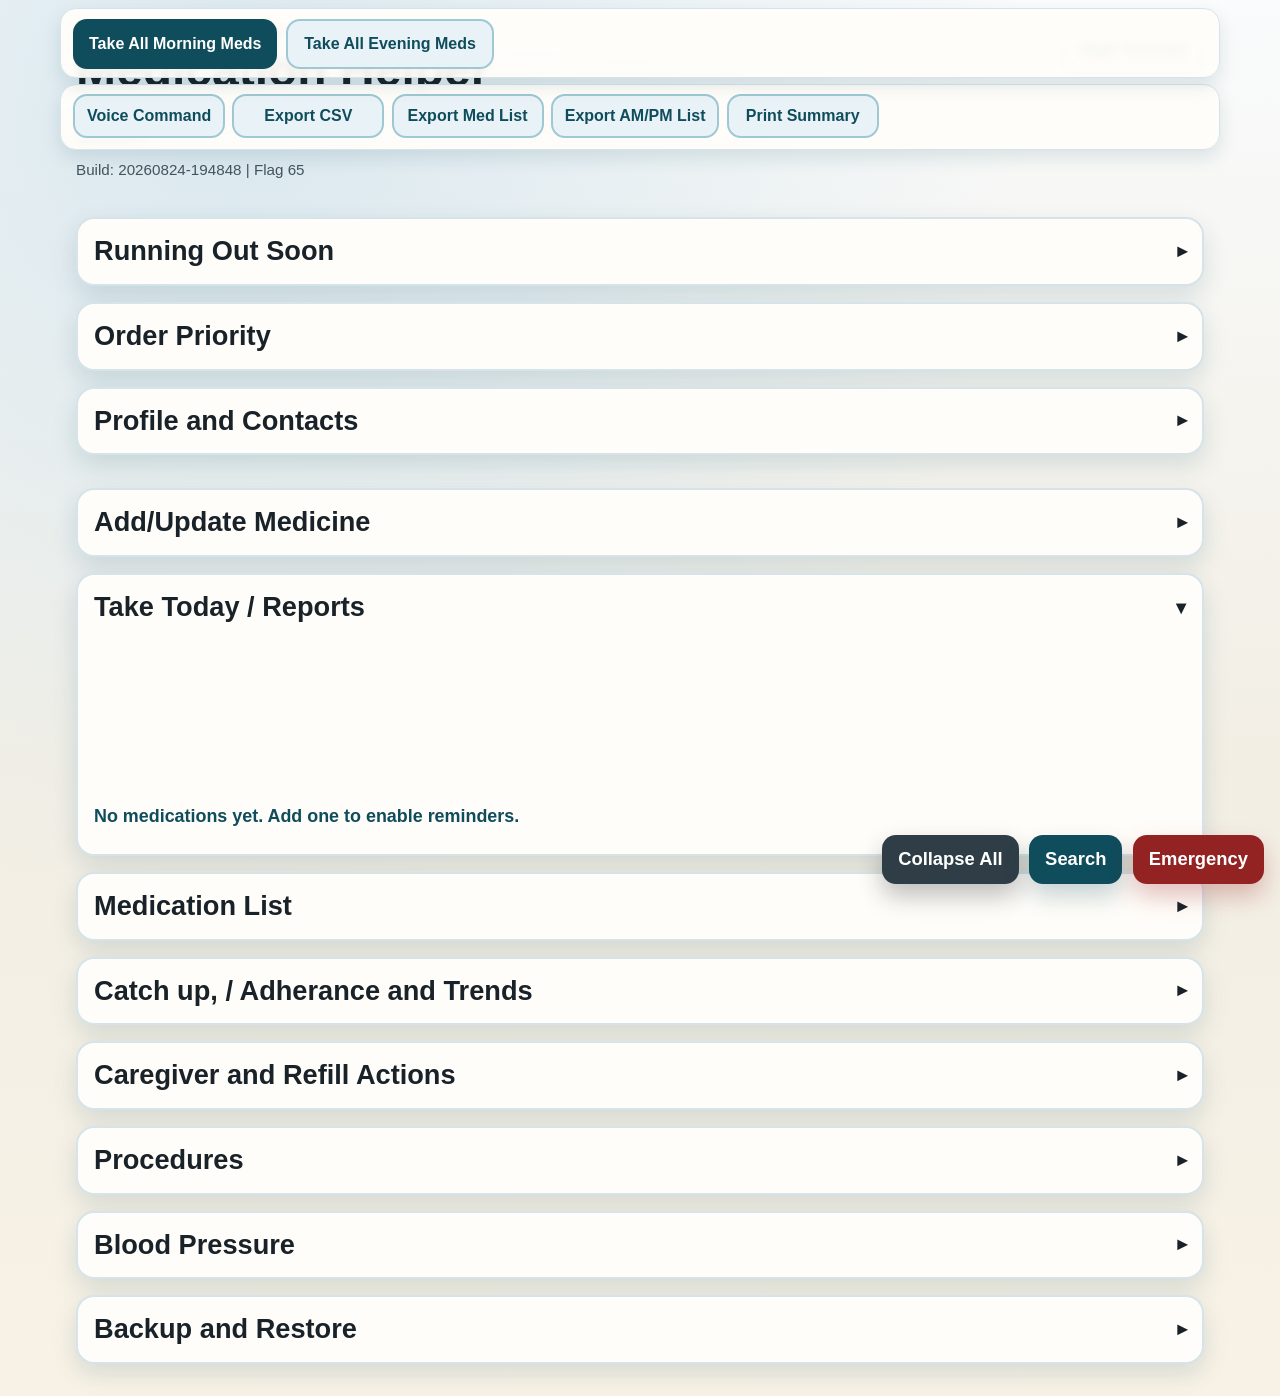
==== index.html @ df47b855 "Add files via upload" ====
<!DOCTYPE html>
<html lang="en">
  <head>
    <meta charset="UTF-8" />
    <meta name="viewport" content="width=device-width, initial-scale=1" />
    <meta name="theme-color" content="#0f4c5c" />
    <meta name="description" content="Senior-friendly medication manager with reminders, refill tracking, safety checks, caregiver sharing, and emergency support." />
    <link rel="manifest" href="manifest.webmanifest" />
    <link rel="icon" type="image/png" sizes="192x192" href="icons/icon-192.png" />
    <link rel="apple-touch-icon" sizes="180x180" href="icons/icon-180.png" />
    <link rel="stylesheet" href="styles.css?v=20260824-194848" />
    <title>Medication Helper</title>
  </head>
  <body>
    <header class="hero">
      <div>
        <p class="kicker">Senior Medication Assistant</p>
        <h1>Medication Helper</h1>
        <p class="subtitle">One screen for daily doses, reminders, refill tracking, and caregiver updates.</p>
        <p id="buildInfo" class="tiny-note">Build: loading...</p>
      </div>
      <div class="hero-actions">
        <button id="highContrastBtn" class="secondary-btn" type="button">High Contrast</button>
        <button id="installAppBtn" class="secondary-btn hidden" type="button">Install App</button>
      </div>
    </header>

    <div class="fab-actions" aria-label="Quick actions">
      <button id="closeAllBtn" class="close-fab" type="button">Collapse All</button>
      <button id="searchMedBtn" class="search-fab" type="button">Search</button>
      <form id="searchMedForm" class="quick-search hidden" role="search" aria-label="Search medication">
        <label class="sr-only" for="searchMedInput">Medication name</label>
        <input id="searchMedInput" name="searchMedInput" type="search" autocomplete="off" placeholder="Medication name" />
        <button class="primary-btn" type="submit">Find</button>
        <button id="cancelSearchMedBtn" class="secondary-btn" type="button">Cancel</button>
        <span id="searchMedStatus" class="quick-search-status" aria-live="polite"></span>
        <div id="searchMedResults" class="quick-search-results" aria-live="polite"></div>
      </form>
      <button id="emergencyBtn" class="emergency-fab" type="button">Emergency</button>
    </div>

    <main>
      <section class="card dashboard-top">
        <h2>Running Out Soon</h2>
        <p id="runningOutSummary" class="summary">No low-stock medications right now.</p>
        <div id="runningOutList" class="chip-list"></div>
      </section>

      <section class="card">
        <h2>Order Priority</h2>
        <p id="orderUserName" class="tiny-note"></p>
        <p id="orderSummary" class="summary">No medications yet.</p>
        <ul id="orderList" class="plain-list"></ul>
      </section>

      <section class="card">
        <h2>Profile and Contacts</h2>
        <form id="profileForm" class="grid-form">
          <label>
            Person name
            <input name="profileName" required placeholder="Example: Asha" />
          </label>
          <label>
            Emergency contact name
            <input name="emergencyContactName" placeholder="Family member or helper" />
          </label>
          <label>
            Emergency contact phone
            <input name="emergencyPhone" placeholder="+1..." />
          </label>
          <label>
            Caregiver name
            <input name="caregiverName" placeholder="Family member" />
          </label>
          <label>
            Caregiver phone
            <input name="caregiverPhone" placeholder="+1..." />
          </label>
          <label>
            Doctor phone
            <input name="doctorPhone" placeholder="+1..." />
          </label>
          <label>
            Pharmacy phone
            <input name="pharmacyPhone" placeholder="+1..." />
          </label>
          <label>
            Blood group
            <input name="bloodGroup" placeholder="A+, O-, etc" />
          </label>
          <label>
            Voice language
            <input name="voiceLang" placeholder="en-US, hi-IN, ta-IN" value="en-US" />
          </label>
          <label class="full">
            Timing presets
            <textarea name="timingPresets" rows="7" placeholder="Breakfast=08:00\nMid morning=10:00\nDinner=18:00"></textarea>
          </label>
          <label class="full">
            Conditions
            <textarea name="conditions" rows="2" placeholder="Diabetes, hypertension"></textarea>
          </label>
          <label class="full">
            Allergies
            <textarea name="allergies" rows="2" placeholder="Penicillin, ibuprofen"></textarea>
          </label>
          <div class="button-row full">
            <button class="primary-btn" type="submit">Save Profile</button>
            <button id="addProfileBtn" class="secondary-btn" type="button">Add Second User</button>
            <button id="switchProfileBtn" class="secondary-btn" type="button">Switch User</button>
          </div>
        </form>
      </section>

      <div id="medFormTarget" class="form-anchor" tabindex="-1" aria-hidden="true"></div>
      <section class="card">
        <h2>Add/Update Medicine</h2>
        <p class="summary">Includes photo, schedule complexity, stock count, and safety checks.</p>
        <div id="medFormToolbar" class="med-form-toolbar">
          <div class="button-row full med-form-actions">
            <button id="medSubmitBtn" class="primary-btn" type="submit" form="medForm">Save Medication</button>
            <button id="medCancelEditBtn" class="secondary-btn hidden" type="button">Abandon Changes</button>
            <span id="medSaveSpinner" class="spinner hidden" aria-hidden="true">Saving…</span>
          </div>
          <p id="medSavedFlag" class="save-flag hidden" aria-live="polite"></p>
          <p id="safetyMessage" class="warn-text" role="alert" aria-live="assertive"></p>
        </div>
        <form id="medForm" class="grid-form">
          <label>
            Medication name
            <input name="name" required data-required="true" placeholder="Medication name" />
          </label>
          <label>
            Strength
            <input name="strength" required data-required="true" placeholder="500 mg" />
          </label>
          <label>
            Medication form
            <select name="form">
              <option value="tablet">Tablet / Capsule</option>
              <option value="cream">Cream / Ointment</option>
              <option value="drops">Drops (eye, ear, nose)</option>
              <option value="liquid">Liquid / Syrup</option>
              <option value="patch">Patch</option>
              <option value="inhaler">Inhaler</option>
              <option value="injection">Injection</option>
              <option value="spray">Spray</option>
              <option value="wafer">Wafer</option>
            </select>
          </label>
          <label>
            What it is for
            <input name="purpose" required data-required="true" placeholder="For blood sugar" />
          </label>
          <label>
            Units in stock
            <input name="stock" type="number" min="0" step="1" required data-required="true" placeholder="30" />
          </label>
          <label>
            Units per dose
            <input name="pillsPerDose" type="number" min="0.25" step="0.25" value="1" required data-required="true" />
          </label>
          <label>
            Number of repeats
            <input name="repeats" type="number" min="0" step="1" value="0" />
          </label>
          <label>
            Start date
            <input name="startDate" type="date" />
          </label>
          <label>
            Frequency
            <select name="frequency" required data-required="true">
              <option value="daily">Daily</option>
              <option value="twiceDaily">Twice daily</option>
              <option value="everyOtherDay">Every other day</option>
              <option value="weekly">Weekly</option>
              <option value="asRequired">As required (when needed)</option>
            </select>
          </label>
          <label id="minGapHoursRow" class="hidden">
            Minimum gap between doses (hours, PRN only)
            <input name="minGapHours" type="number" min="0" step="0.5" value="0" placeholder="0" />
          </label>
          <label>
            <div class="required-row timing-picker-row">
              <span>Times (HH:MM or preset label)</span>
              <button type="button" class="secondary-btn timing-picker-button" data-timing-picker="medTimesPresetButton" aria-controls="medTimesPresetMenu" aria-expanded="false">Select Label</button>
            </div>
            <input name="times" required data-required="true" placeholder="08:00, 19:00" />
            <div id="medTimesPresetMenu" class="timing-picker-menu" hidden></div>
          </label>
          <label>
            <div class="required-row timing-picker-row">
              <span>Dose plan by time (HH:MM or preset label)</span>
              <button type="button" class="secondary-btn timing-picker-button" data-timing-picker="medDosePlanPresetButton" aria-controls="medDosePlanPresetMenu" aria-expanded="false">Select Label</button>
            </div>
            <input name="dosePlan" placeholder="08:00=1, 19:00=1" />
            <div id="medDosePlanPresetMenu" class="timing-picker-menu" hidden></div>
          </label>
          <label>
            Food timing
            <select name="foodRule" required data-required="true">
              <option value="none">No food rule</option>
              <option value="before">Before food</option>
              <option value="after">After food</option>
              <option value="with">With food</option>
            </select>
          </label>
          
          <label>
            Weekly days (for weekly)
            <input name="weeklyDays" placeholder="1,3,5 (Mon,Wed,Fri)" />
          </label>
          <label>
            Barcode (optional)
            <input name="barcode" placeholder="Pack barcode" />
          </label>
          <label>
            Photo of pill/bottle
            <input id="photoInput" name="photo" type="file" accept="image/*" aria-label="Choose medication photo" />
          </label>
          <label>
            <input id="removePhoto" name="removePhoto" type="checkbox" aria-label="Remove existing photo" /> Remove existing photo
          </label>
          <div class="photo-preview">
            <img id="photoPreview" alt="Photo preview" src="icons/icon-192.svg" role="button" aria-label="Open full photo preview" tabindex="0" />
          </div>
          <label class="full">
            Notes
            <textarea name="notes" rows="2" placeholder="Keep away from sunlight"></textarea>
          </label>
        </form>
        <p class="tiny-note">Use dose plan when morning and night quantities differ. Example: 08:00=1, 19:00=2.</p>
      </section>

      <section class="card" data-start-expanded="true">
        <h2>Take Today / Reports</h2>
        <div class="timeline-toolbar">
          <div class="button-row">
            <button id="markMorningTakenBtn" class="primary-btn" type="button">Take All Morning Meds</button>
            <button id="markEveningTakenBtn" class="secondary-btn" type="button">Take All Evening Meds</button>
          </div>
          <div id="todayTimelineActions" class="button-row">
            <button id="startVoiceCmdBtn" class="secondary-btn" type="button">Voice Command</button>
            <button id="exportCsvBtn" class="secondary-btn" type="button">Export CSV</button>
            <button id="exportMedListBtn" class="secondary-btn" type="button">Export Med List</button>
            <button id="exportAmPmBtn" class="secondary-btn" type="button">Export AM/PM List</button>
            <button id="printReportBtn" class="secondary-btn" type="button">Print Summary</button>
          </div>
        </div>
        <p id="todaySummary" class="summary">No schedule yet.</p>
        <div id="timeline" class="timeline" aria-live="polite"></div>
      </section>

      <section class="card">
        <h2>Medication List</h2>
        <div id="medList" class="med-list"></div>
      </section>

      <section class="card">
        <h2>Catch up, / Adherance and Trends</h2>
        <p id="adherenceSummary" class="summary">No adherence data yet.</p>
        <ul id="trendList" class="plain-list"></ul>
        <div class="button-row">
          <button id="catchUpBtn" class="primary-btn" type="button">Catch Up Overdue</button>
        </div>
      </section>

      <section class="card">
        <h2>Caregiver and Refill Actions</h2>
        <div class="button-row">
          <button id="shareCaregiverBtn" class="primary-btn" type="button">Share Status</button>
          <button id="notifyCaregiverBtn" class="secondary-btn" type="button">Notify Missed Dose</button>
          <button id="requestRefillBtn" class="secondary-btn" type="button">Request Refill</button>
          <button id="callDoctorBtn" class="secondary-btn" type="button">Call Doctor</button>
        </div>
      </section>

      <section class="card">
        <h2>Procedures</h2>
        <form id="procedureForm" class="grid-form">
          <label>
            Procedure date
            <input name="procedureDate" required placeholder="YYYY or YYYY-MM or YYYY-MM-DD" />
          </label>
          <label>
            Procedure name
            <input name="procedureName" required placeholder="Echocardiogram" />
          </label>
          <label>
            Doctor name (optional)
            <input name="procedureDoctorName" placeholder="Dr. Kumar" />
          </label>
          <label>
            Notes (optional)
            <input name="procedureNotes" placeholder="Follow-up in 3 months" />
          </label>
          <div class="button-row full">
            <button id="procedureSubmitBtn" class="primary-btn" type="submit">Save Procedure</button>
            <button id="procedureCancelEditBtn" class="secondary-btn hidden" type="button">Cancel Edit</button>
          </div>
        </form>
        <p id="procedureMessage" class="warn-text" aria-live="polite"></p>
        <div class="button-row">
          <button id="exportProcedureCsvBtn" class="secondary-btn" type="button">Export Procedures CSV</button>
        </div>
        <div id="procedureList" class="procedure-list"></div>
      </section>

      <section class="card">
        <h2>Blood Pressure</h2>
        <form id="bpForm" class="grid-form">
          <label>
            Date and time
            <input id="readingTimestamp" name="readingTimestamp" type="datetime-local" required />
          </label>
          <label>
            Pressure
            <input name="pressure" required placeholder="120/80" />
          </label>
          <label>
            Pulse (optional)
            <input name="pulse" type="number" min="1" step="1" placeholder="72" />
          </label>
          <label class="full">
            Notes (optional)
            <textarea name="notes" rows="3" placeholder="After breakfast, feeling calm"></textarea>
          </label>
          <div class="button-row full">
            <button id="bpSubmitBtn" class="primary-btn" type="submit">Save Reading</button>
            <button id="bpCancelEditBtn" class="secondary-btn hidden" type="button">Cancel Edit</button>
          </div>
        </form>
        <p id="bpMessage" class="warn-text" aria-live="polite"></p>
        <div id="bpList" class="procedure-list"></div>
      </section>

      <section class="card">
        <h2>Backup and Restore</h2>
        <div class="button-row">
          <button id="exportBackupBtn" class="secondary-btn" type="button">Export Backup</button>
          <label class="file-label secondary-btn">
            Restore Backup
            <input id="importBackupInput" type="file" accept="application/json" />
          </label>
        </div>
      </section>
    </main>

    <div id="undoToast" class="undo-toast hidden" role="status" aria-live="polite">
      <span id="undoToastMessage">Photo removed</span>
      <button id="undoToastBtn" class="secondary-btn" type="button" aria-label="Undo photo removal">Undo</button>
    </div>

    <dialog id="emergencyDialog">
      <h2>Emergency Card</h2>
      <p id="medicalCardText"></p>
      <div class="button-row">
        <a id="emergencyCallLink" class="primary-btn" href="#">Call Emergency Contact</a>
        <button id="openLockScreenCardBtn" class="secondary-btn" type="button">Lock Screen Card</button>
        <button id="closeEmergencyBtn" class="secondary-btn" type="button">Close</button>
      </div>
    </dialog>

    <dialog id="lockScreenCardDialog" class="lock-screen-card-dialog" aria-label="Emergency lock screen card">
      <article class="lock-screen-card">
        <p class="lock-screen-card-kicker">Emergency medical information</p>
        <h2 id="lockScreenCardName">Medical Card</h2>
        <p id="lockScreenCardText" class="lock-screen-card-text"></p>
      </article>
    </dialog>

    <dialog id="photoPreviewDialog" class="photo-dialog" aria-label="Photo preview dialog">
      <img id="photoDialogImage" alt="Full photo" src="icons/icon-192.svg" />
      <div class="button-row">
        <button id="photoReplaceBtn" class="primary-btn" type="button" aria-label="Replace photo">Replace</button>
        <button id="photoRemoveBtn" class="danger-btn" type="button" aria-label="Remove photo">Remove</button>
        <button id="photoCloseBtn" class="secondary-btn" type="button" aria-label="Close photo preview">Close</button>
      </div>
    </dialog>

    <dialog id="prnLogDialog" aria-label="Log as-required medication">
      <h2 id="prnLogTitle">Log PRN dose</h2>
      <p id="prnLogHint">Enter how many minutes ago you took the medication.</p>
      <label>
        Minutes ago
        <input id="prnMinutesAgoInput" type="number" min="0" step="1" value="0" />
      </label>
      <div class="button-row">
        <button id="prnLogCancelBtn" class="secondary-btn" type="button">Cancel</button>
        <button id="prnLogConfirmBtn" class="primary-btn" type="button">Log Dose</button>
      </div>
    </dialog>

    <div id="storageWarning" class="warn-text hidden" role="alert" aria-live="polite"></div>

    <section id="alarmOverlay" class="alarm-overlay hidden" aria-live="assertive" aria-hidden="true" style="display: none !important;">
      <div class="alarm-panel">
        <h2 id="alarmTitle">Medication Reminder</h2>
        <p id="alarmMessage"></p>
        <div class="button-row">
          <button id="alarmTakenBtn" class="primary-btn" type="button">Taken</button>
          <button id="alarmSkippedBtn" class="danger-btn" type="button">Skipped</button>
          <button id="alarmSnoozeBtn" class="secondary-btn" type="button">Snooze 10 min</button>
          <button id="alarmDismissBtn" class="secondary-btn" type="button">Silence</button>
          <button id="alarmMuteTodayBtn" class="secondary-btn" type="button">Mute Today</button>
        </div>
      </div>
    </section>

    <template id="medCardTemplate">
      <article class="med-card">
        <img class="med-photo" alt="Medication photo" />
        <div class="med-main">
          <h3 class="med-name"></h3>
          <p class="med-status"></p>
          <p class="med-purpose"></p>
          <p class="med-times"></p>
          <p class="med-dose-plan"></p>
          <p class="med-schedule"></p>
          <p class="med-days"></p>
          <p class="med-notes"></p>
        </div>
        <div class="card-actions">
          <button class="edit-btn secondary-btn" type="button">Edit</button>
          <button class="status-btn secondary-btn" type="button"></button>
          <button class="log-prn-btn primary-btn hidden" type="button">Log dose now</button>
          <button class="danger-btn" type="button">Delete Med</button>
        </div>
      </article>
    </template>

    <template id="timelineItemTemplate">
      <article class="timeline-item">
        <div>
          <h3 class="time-title"></h3>
          <p class="time-meta"></p>
          <p class="time-datekey"></p>
          <p class="time-state"></p>
        </div>
        <div class="card-actions">
          <button class="take-btn" type="button">Taken</button>
          <button class="untake-btn secondary-btn" type="button">Untake</button>
          <button class="skip-btn" type="button">Skipped</button>
          <button class="snooze-btn" type="button">Snooze 10 min</button>
        </div>
      </article>
    </template>

    <template id="procedureCardTemplate">
      <article class="procedure-card">
        <div class="procedure-main">
          <p class="procedure-summary"></p>
        </div>
        <div class="card-actions">
          <button class="procedure-edit-btn secondary-btn" type="button" aria-label="Edit procedure" title="Edit procedure">E</button>
          <button class="procedure-delete-btn danger-btn" type="button" aria-label="Delete procedure" title="Delete procedure">D</button>
        </div>
      </article>
    </template>

    <template id="bpCardTemplate">
      <article class="procedure-card">
        <div class="procedure-main">
          <p class="procedure-summary bp-summary"></p>
        </div>
        <div class="card-actions">
          <button class="bp-edit-btn secondary-btn" type="button" aria-label="Edit blood pressure reading" title="Edit blood pressure reading">E</button>
          <button class="bp-delete-btn danger-btn" type="button" aria-label="Delete blood pressure reading" title="Delete blood pressure reading">D</button>
        </div>
      </article>
    </template>

    <script src="state.js?v=20260824-194848" defer></script>
    <script src="forms.js?v=20260824-194848" defer></script>
    <script src="renderer.js?v=20260824-194848" defer></script>
    <script src="app.js?v=20260824-194848" defer></script>
  </body>
</html>
---- styles.css ----
:root {
  --bg: #f2eee4;
  --bg-soft: #dae8ef;
  --surface: #fffdf9;
  --text: #182228;
  --muted: #42555d;
  --primary: #0f4c5c;
  --primary-strong: #093946;
  --ok: #146c43;
  --warn: #8f4a00;
  --danger: #932222;
  --shadow: rgba(15, 76, 92, 0.14);
}

body.high-contrast {
  --bg: #ffffff;
  --bg-soft: #ffffff;
  --surface: #ffffff;
  --text: #000000;
  --muted: #111111;
  --primary: #000000;
  --primary-strong: #000000;
  --ok: #003d1f;
  --warn: #6b3000;
  --danger: #6a0000;
}

* {
  box-sizing: border-box;
}

body {
  margin: 0;
  min-height: 100vh;
  color: var(--text);
  font-family: "Atkinson Hyperlegible", "Verdana", sans-serif;
  background:
    radial-gradient(circle at 18% 8%, var(--bg-soft), transparent 48%),
    linear-gradient(180deg, #f9fbfc 0%, var(--bg) 55%, #f8f2e6 100%);
}

.hero {
  max-width: 1160px;
  margin: 0 auto;
  padding: 1.5rem 1rem;
  display: flex;
  gap: 1rem;
  justify-content: space-between;
  align-items: start;
}

.hero-actions {
  display: flex;
  gap: 0.55rem;
  flex-wrap: wrap;
}

.kicker {
  margin: 0;
  font-weight: 800;
  color: var(--primary);
}

h1 {
  margin: 0.2rem 0 0.4rem;
  font-size: clamp(2.2rem, 5vw, 3rem);
  line-height: 1.05;
}

.subtitle {
  margin: 0;
  max-width: 54ch;
  font-size: 1.15rem;
  color: var(--muted);
}

main {
  max-width: 1160px;
  margin: 0 auto;
  padding: 0 1rem 2rem;
  display: grid;
  gap: 1rem;
}

.card {
  border: 2px solid #d6e4ea;
  border-radius: 18px;
  background: var(--surface);
  box-shadow: 0 10px 24px var(--shadow);
  padding: 1rem;
}

.form-anchor {
  display: block;
  height: 1px;
  margin: 0;
  scroll-margin-top: 1rem;
}

.card-toggle {
  width: 100%;
  border: 0;
  background: transparent;
  padding: 0;
  margin: 0 0 0.7rem;
  display: flex;
  align-items: center;
  justify-content: space-between;
  gap: 0.6rem;
  cursor: pointer;
  color: inherit;
  text-align: left;
}

.card-toggle-title {
  font-size: 1.7rem;
  font-weight: 800;
  line-height: 1.2;
}

.card-toggle-icon {
  font-size: 1.2rem;
  line-height: 1;
}

.card.is-collapsed .card-toggle {
  margin-bottom: 0;
}

.card.is-collapsed .card-toggle-icon {
  transform: rotate(-90deg);
}

.card-content {
  display: block;
}

.card.is-collapsed .card-content {
  display: none;
}

.dashboard-top {
  position: static;
}

h2 {
  margin: 0 0 0.7rem;
  font-size: 1.7rem;
}

.summary {
  margin: 0 0 0.7rem;
  font-size: 1.12rem;
  font-weight: 700;
  color: var(--primary);
}

.warn-text {
  margin: 0.6rem 0 0;
  color: var(--warn);
  font-weight: 700;
  min-height: 1.3rem;
}

.save-flag {
  margin: 0.6rem 0 0;
  min-height: 1.3rem;
  color: var(--ok);
  font-weight: 800;
  padding: 0.45rem 0.7rem;
  border: 2px solid #9fd4b8;
  border-radius: 12px;
  background: #eef9f1;
}

.med-form-toolbar {
  position: sticky;
  top: 0.5rem;
  z-index: 4;
  margin: 0.6rem 0 1rem;
  padding: 0.7rem 0.8rem 0.8rem;
  border: 1px solid #d6e4ea;
  border-radius: 16px;
  background: linear-gradient(180deg, rgba(255, 253, 249, 0.98) 0%, rgba(255, 253, 249, 0.92) 100%);
  box-shadow: 0 8px 18px rgba(15, 76, 92, 0.12);
  backdrop-filter: blur(4px);
}

.med-form-actions {
  align-items: center;
}

.med-form-toolbar .warn-text,
.med-form-toolbar .save-flag {
  margin-top: 0.45rem;
}

.med-form-toolbar .warn-text {
  padding: 0.45rem 0.7rem;
  border-radius: 12px;
  border: 2px solid #f0c1c1;
  background: #fff1f1;
}

.grid-form {
  display: grid;
  grid-template-columns: repeat(2, minmax(0, 1fr));
  gap: 0.75rem;
}

label {
  display: grid;
  gap: 0.4rem;
  font-size: 1.08rem;
  font-weight: 700;
}

.timing-picker-row {
  display: flex;
  flex-wrap: wrap;
  align-items: center;
  gap: 0.55rem;
  font-size: 1.08rem;
  font-weight: 700;
}

.required-row {
  align-items: center;
}

.timing-picker-button {
  padding: 0.62rem 0.9rem;
}

.timing-picker-menu {
  display: flex;
  flex-wrap: wrap;
  gap: 0.45rem;
  padding: 0.55rem 0 0.15rem;
}

.timing-picker-menu[hidden] {
  display: none;
}

.timing-picker-option {
  border: 2px solid #9ec8d4;
  background: #e9f3f7;
  color: var(--primary);
  border-radius: 999px;
  padding: 0.48rem 0.75rem;
  font-weight: 800;
}

.compulsory-field {
  border: 2px solid #d39a2b;
  background: linear-gradient(180deg, #fff9ec 0%, #fffef9 100%);
  border-radius: 12px;
  padding: 0.5rem;
}

.compulsory-chip {
  display: inline-flex;
  align-self: start;
  width: fit-content;
  font-size: 0.72rem;
  font-weight: 800;
  letter-spacing: 0.03em;
  text-transform: uppercase;
  color: #6a3f00;
  background: #ffe8bc;
  border: 1px solid #d39a2b;
  border-radius: 999px;
  padding: 0.1rem 0.45rem;
}

input,
select,
textarea,
button,
a {
  font: inherit;
}

input,
select,
textarea {
  border: 2px solid #b7ccd5;
  border-radius: 12px;
  padding: 0.78rem;
  background: #fff;
}

.compulsory-field input:not(.field-error),
.compulsory-field select:not(.field-error),
.compulsory-field textarea:not(.field-error) {
  border-color: #d39a2b;
  background: #fffdf7;
}

input:focus,
select:focus,
textarea:focus,
button:focus,
a:focus {
  outline: 3px solid #6fb6c8;
  outline-offset: 2px;
}

button,
a.primary-btn,
a.secondary-btn {
  border: 0;
  border-radius: 14px;
  padding: 0.85rem 1rem;
  font-weight: 800;
  cursor: pointer;
  text-decoration: none;
  display: inline-flex;
  align-items: center;
  justify-content: center;
}

button:disabled {
  opacity: 0.65;
  cursor: not-allowed;
}

.primary-btn,
.take-btn {
  background: var(--primary);
  color: #fff;
}

.primary-btn:hover,
.take-btn:hover {
  background: var(--primary-strong);
}

.take-btn.pending {
  background: #e9f3f7;
  color: var(--primary);
  border: 2px solid #9ec8d4;
}

.take-btn.pending:hover {
  background: #dcecf3;
}

.secondary-btn,
.skip-btn,
.snooze-btn,
.file-label {
  background: #e9f3f7;
  color: var(--primary);
  border: 2px solid #9ec8d4;
}

.danger-btn {
  background: #fff1f1;
  color: var(--danger);
  border: 2px solid #f0c1c1;
}

.full {
  grid-column: 1 / -1;
}

.button-row {
  display: flex;
  flex-wrap: wrap;
  gap: 0.55rem;
}

.timeline-toolbar {
  margin: 0 0 0.9rem;
  padding-top: 9.8rem;
}

.timeline-toolbar > .button-row:first-child {
  position: fixed;
  top: 0.5rem;
  left: 1rem;
  right: 1rem;
  z-index: 4;
  width: min(1160px, calc(100vw - 2rem));
  margin: 0 auto 0.45rem;
  padding: 0.65rem 0.75rem 0.55rem;
  border: 1px solid #d6e4ea;
  border-radius: 16px;
  background: linear-gradient(180deg, rgba(255, 253, 249, 0.98) 0%, rgba(255, 253, 249, 0.92) 100%);
  box-shadow: 0 8px 18px rgba(15, 76, 92, 0.12);
  backdrop-filter: blur(4px);
}

.timeline-toolbar > #todayTimelineActions {
  position: fixed;
  top: 5.25rem;
  left: 1rem;
  right: 1rem;
  z-index: 3;
  width: min(1160px, calc(100vw - 2rem));
  margin: 0 auto 0.45rem;
  padding: 0.55rem 0.75rem 0.7rem;
  border: 1px solid #d6e4ea;
  border-radius: 16px;
  background: linear-gradient(180deg, rgba(255, 253, 249, 0.98) 0%, rgba(255, 253, 249, 0.92) 100%);
  box-shadow: 0 8px 18px rgba(15, 76, 92, 0.12);
  backdrop-filter: blur(4px);
}

.timeline-toolbar > .button-row:first-child + .button-row {
  margin-top: 0.35rem;
}

#todayTimelineActions {
  display: flex;
  flex-wrap: nowrap;
  overflow-x: auto;
  overflow-y: hidden;
  -webkit-overflow-scrolling: touch;
  gap: 0.45rem;
}

#todayTimelineActions button {
  flex: 0 0 auto;
  min-width: 9.5rem;
  padding: 0.7rem 0.75rem;
  white-space: nowrap;
}

@media (max-width: 760px) {
  .timeline-toolbar {
    padding-top: 10.4rem;
  }

  .timeline-toolbar > .button-row:first-child {
    display: grid;
    grid-template-columns: repeat(2, minmax(0, 1fr));
    gap: 0.4rem;
    left: 0.75rem;
    right: 0.75rem;
    width: min(1160px, calc(100vw - 1.5rem));
    padding: 0.55rem 0.65rem 0.5rem;
  }

  .timeline-toolbar > .button-row:first-child button {
    min-width: 0;
    min-height: 4.2rem;
    padding: 0.55rem;
    white-space: normal;
    line-height: 1.2;
  }

  .timeline-toolbar > #todayTimelineActions {
    top: 6.4rem;
    left: 0.75rem;
    right: 0.75rem;
    width: min(1160px, calc(100vw - 1.5rem));
    padding: 0.5rem 0.65rem 0.65rem;
  }

  #todayTimelineActions button {
    min-width: 8rem;
    padding: 0.62rem 0.7rem;
  }
}

.chip-list,
.chip-row {
  display: flex;
  gap: 0.45rem;
  flex-wrap: wrap;
}

.chip {
  border-radius: 999px;
  padding: 0.3rem 0.75rem;
  font-size: 0.96rem;
  font-weight: 700;
  border: 2px solid #c1d4db;
  background: #f3f9fb;
}

.timeline,
.med-list,
.procedure-list {
  display: grid;
  gap: 0.75rem;
}

.bp-list {
  display: grid;
  gap: 0.75rem;
}

.timeline-item,
.med-card,
.procedure-card {
  border: 2px solid #d4e2e7;
  border-radius: 14px;
  padding: 0.85rem;
  background: #fff;
  display: flex;
  gap: 0.8rem;
  justify-content: space-between;
  align-items: start;
}

.time-title,
.med-name {
  margin: 0;
  font-size: 1.34rem;
}

.time-meta,
.time-state,
.med-purpose,
.med-meta,
.med-days,
.med-notes {
  margin: 0.3rem 0 0;
  font-size: 1.06rem;
  color: var(--muted);
}

.med-photo {
  width: 86px;
  height: 86px;
  border-radius: 12px;
  object-fit: cover;
  border: 2px solid #c6d7dd;
  background: #ecf4f8;
}

.med-main {
  flex: 1;
}

.procedure-main {
  flex: 1;
}

.procedure-card {
  padding: 0.7rem 0.8rem;
  align-items: center;
  flex-wrap: nowrap;
}

.bp-reading {
  margin: 0;
  font-size: 1.34rem;
}

.bp-meta,
.bp-note {
  margin: 0.3rem 0 0;
  font-size: 1.06rem;
  color: var(--muted);
}

.bp-note {
  white-space: pre-wrap;
}

.procedure-summary {
  margin: 0;
  font-size: 1rem;
  font-weight: 700;
  color: var(--muted);
  white-space: nowrap;
  overflow: hidden;
  text-overflow: ellipsis;
}

.bp-summary {
  white-space: pre-wrap;
  overflow-wrap: break-word;
  word-break: normal;
  overflow: visible;
  text-overflow: clip;
}

.procedure-card:has(.bp-summary) .procedure-main {
  min-width: 0;
}

.procedure-card:has(.bp-summary) .card-actions {
  width: auto;
  flex: 0 0 auto;
}

.card-actions {
  display: grid;
  gap: 0.4rem;
  min-width: 170px;
}

.timeline-item .card-actions {
  display: flex;
  flex-wrap: nowrap;
  grid-template-columns: none;
  min-width: 0;
  overflow-x: auto;
  overflow-y: hidden;
  -webkit-overflow-scrolling: touch;
}

.timeline-item .card-actions button {
  flex: 0 0 auto;
  min-width: 7.5rem;
  white-space: nowrap;
}

.procedure-card .card-actions {
  min-width: auto;
  display: flex;
  flex-direction: row;
  flex-wrap: nowrap;
  gap: 0.35rem;
}

/* Required-field indicator and validation styles */
.required::after { content: " *"; color: #c00; margin-left: 0.15rem; }
.field-error { border-color: #c00 !important; box-shadow: 0 0 0 3px rgba(255,0,0,0.06); }
.error-message { color: #c00; font-size: 0.9rem; margin-top: 0.25rem; display: none; }
.error-message.visible { display: block; }

.procedure-card .card-actions button {
  width: auto;
  min-width: 2.2rem;
  padding: 0.5rem 0.7rem;
}

.plain-list {
  margin: 0;
  padding-left: 1.2rem;
  font-size: 1.06rem;
}

.plain-list li {
  margin: 0.35rem 0;
}

.order-priority-item {
  display: flex;
  align-items: center;
  justify-content: space-between;
  gap: 0.6rem;
}

.go-to-med-btn {
  flex-shrink: 0;
  width: auto;
  padding: 0.3rem 0.7rem;
  font-size: 0.9rem;
}

.med-card.highlighted {
  outline: 3px solid var(--primary);
  outline-offset: 2px;
  transition: outline-color 0.3s ease;
}

.hidden {
  display: none;
}

.sr-only {
  position: absolute;
  width: 1px;
  height: 1px;
  padding: 0;
  margin: -1px;
  overflow: hidden;
  clip: rect(0, 0, 0, 0);
  white-space: nowrap;
  border: 0;
}

.tiny-note {
  color: var(--muted);
  font-size: 0.95rem;
}

.fab-actions {
  position: fixed;
  right: 1rem;
  bottom: 1rem;
  z-index: 40;
  display: flex;
  gap: 0.65rem;
  align-items: center;
}

.emergency-fab {
  position: static;
  background: var(--danger);
  color: #fff;
  font-size: 1.15rem;
  box-shadow: 0 12px 24px rgba(147, 34, 34, 0.28);
}

.close-fab {
  position: static;
  background: #2f3e46;
  color: #fff;
  font-size: 1.15rem;
  box-shadow: 0 12px 24px rgba(22, 29, 34, 0.28);
}

.search-fab {
  position: static;
  background: var(--primary);
  color: #fff;
  font-size: 1.15rem;
  box-shadow: 0 12px 24px rgba(15, 76, 92, 0.24);
}

.quick-search {
  display: flex;
  align-items: center;
  gap: 0.45rem;
  padding: 0.45rem;
  border: 2px solid #9ec8d4;
  border-radius: 14px;
  background: var(--surface);
  box-shadow: 0 12px 24px rgba(22, 29, 34, 0.18);
}

.quick-search.hidden {
  display: none;
}

.quick-search input {
  width: min(15rem, 44vw);
  padding: 0.65rem;
}

.quick-search button {
  padding: 0.65rem 0.75rem;
  white-space: nowrap;
}

.quick-search-status {
  max-width: 12rem;
  color: var(--muted);
  font-size: 0.9rem;
  font-weight: 700;
}

.quick-search-results {
  display: grid;
  gap: 0.4rem;
  flex-basis: 100%;
}

.search-result-btn {
  width: 100%;
  justify-content: flex-start;
  border: 2px solid #9ec8d4;
  background: #e9f3f7;
  color: var(--primary);
  text-align: left;
}

.alarm-overlay {
  position: fixed;
  inset: 0;
  z-index: 50;
  background: rgba(24, 34, 40, 0.78);
  display: flex;
  align-items: center;
  justify-content: center;
  padding: 1rem;
}

.alarm-panel {
  background: #fff;
  color: #0f1f27;
  border-radius: 18px;
  border: 3px solid #0f4c5c;
  max-width: 600px;
  width: 100%;
  padding: 1rem;
}

dialog {
  border: 2px solid #b2cfd9;
  border-radius: 16px;
  width: min(640px, 92vw);
}

dialog::backdrop {
  background: rgba(26, 39, 45, 0.56);
}

.lock-screen-card-dialog {
  width: min(390px, calc(100vw - 2rem));
  height: min(760px, calc(100dvh - 2rem));
  max-height: calc(100dvh - 2rem);
  padding: 0;
  overflow: hidden;
  border: 0;
  border-radius: 8px;
  background: #fff;
  color: #102a36;
}

.lock-screen-card-dialog::backdrop {
  background: #102a36;
}

.lock-screen-card {
  box-sizing: border-box;
  display: flex;
  flex-direction: column;
  width: 100%;
  height: 100%;
  padding: 1.25rem;
  border: 5px solid #b42626;
  background: #fff;
}

.lock-screen-card-kicker {
  margin: 0 0 0.35rem;
  color: #8e1f1f;
  font-size: 0.8rem;
  font-weight: 800;
  text-transform: uppercase;
}

.lock-screen-card h2 {
  margin: 0 0 1rem;
  color: #102a36;
  font-size: clamp(1.55rem, 7vw, 2rem);
  overflow-wrap: break-word;
}

.lock-screen-card-text {
  flex: 1 1 auto;
  min-height: 0;
  margin: 0;
  overflow: hidden;
  white-space: pre-wrap;
  overflow-wrap: break-word;
  font-size: 0.94rem;
  line-height: 1.28;
}

.file-label {
  position: relative;
  overflow: hidden;
  display: inline-flex;
  align-items: center;
  justify-content: center;
  gap: 0;
  padding: 0.85rem 1rem;
  border-radius: 14px;
  line-height: 1.1;
  flex-shrink: 0;
  white-space: nowrap;
}

.file-label input {
  position: absolute;
  inset: 0;
  opacity: 0;
  cursor: pointer;
}

@media (max-width: 900px) {
  .hero {
    flex-direction: column;
  }

  main {
    padding-bottom: calc(11rem + env(safe-area-inset-bottom));
  }

  .grid-form {
    grid-template-columns: 1fr;
  }

  .fab-actions {
    flex-direction: column;
    align-items: stretch;
  }

  .quick-search {
    flex-wrap: wrap;
    max-width: calc(100vw - 2rem);
  }

  .quick-search input {
    width: 100%;
  }

  .timeline-item,
  .med-card {
    flex-direction: column;
  }

  .card-actions {
    width: 100%;
    min-width: 0;
    grid-template-columns: repeat(2, minmax(0, 1fr));
  }

  .timeline-item .card-actions {
    display: flex;
    flex-wrap: nowrap;
    grid-template-columns: none;
  }

  .timeline-item .card-actions button {
    min-width: 6.9rem;
    font-size: 0.9rem;
  }

  .alarm-panel .button-row {
    display: grid;
    grid-template-columns: 1fr 1fr;
  }

  #todayTimelineActions button {
    font-size: 0.9rem;
    padding: 0.6rem 0.5rem;
    min-width: 8.5rem;
  }
}

/* ── Photo preview (in form) ─────────────────────────────── */
.photo-preview {
  display: flex;
  align-items: center;
  gap: 0.5rem;
  margin: 0.25rem 0;
}

#photoPreview {
  width: 86px;
  height: 86px;
  border-radius: 10px;
  object-fit: cover;
  border: 2px solid #b2cfd9;
  background: #ecf4f8;
  cursor: pointer;
}

#photoPreview:focus {
  outline: 3px solid var(--primary);
  outline-offset: 2px;
}

/* ── Photo preview dialog ────────────────────────────────── */
.photo-dialog {
  padding: 1rem;
  max-width: min(540px, 94vw);
  text-align: center;
}

.photo-dialog #photoDialogImage {
  max-width: 100%;
  max-height: 60vh;
  border-radius: 10px;
  object-fit: contain;
  border: 2px solid #b2cfd9;
  display: block;
  margin: 0 auto 1rem;
}

/* ── Save spinner ────────────────────────────────────────── */
.spinner {
  display: inline-flex;
  align-items: center;
  font-size: 0.95rem;
  color: var(--primary);
  font-weight: 600;
  padding: 0.4rem 0.7rem;
  border-radius: 6px;
  background: var(--bg-soft);
  border: 1px solid #b2cfd9;
  animation: pulse-opacity 1s ease-in-out infinite;
}

.spinner.hidden {
  display: none;
}

@keyframes pulse-opacity {
  0%, 100% { opacity: 1; }
  50%       { opacity: 0.45; }
}

/* ── Undo toast ──────────────────────────────────────────── */
.undo-toast {
  position: fixed;
  bottom: 1.2rem;
  left: 50%;
  transform: translateX(-50%);
  z-index: 200;
  display: flex;
  align-items: center;
  gap: 0.8rem;
  background: #1e2f35;
  color: #fff;
  padding: 0.65rem 1rem;
  border-radius: 10px;
  box-shadow: 0 4px 18px rgba(0,0,0,0.35);
  font-size: 1rem;
  min-width: 240px;
  max-width: 90vw;
  white-space: nowrap;
}

.undo-toast.hidden {
  display: none;
}

.undo-toast .secondary-btn {
  background: transparent;
  border: 2px solid #fff;
  color: #fff;
  padding: 0.3rem 0.8rem;
  font-size: 0.9rem;
  border-radius: 6px;
  cursor: pointer;
  flex-shrink: 0;
}

/* ── Storage warning ─────────────────────────────────────── */
#storageWarning {
  position: fixed;
  top: 0.6rem;
  left: 50%;
  transform: translateX(-50%);
  z-index: 210;
  background: #fff3cd;
  color: var(--warn);
  border: 2px solid #f0c040;
  border-radius: 8px;
  padding: 0.55rem 1rem;
  font-size: 0.95rem;
  font-weight: 600;
  max-width: 90vw;
  text-align: center;
  box-shadow: 0 2px 10px rgba(0,0,0,0.18);
}

#storageWarning.hidden {
  display: none;
}
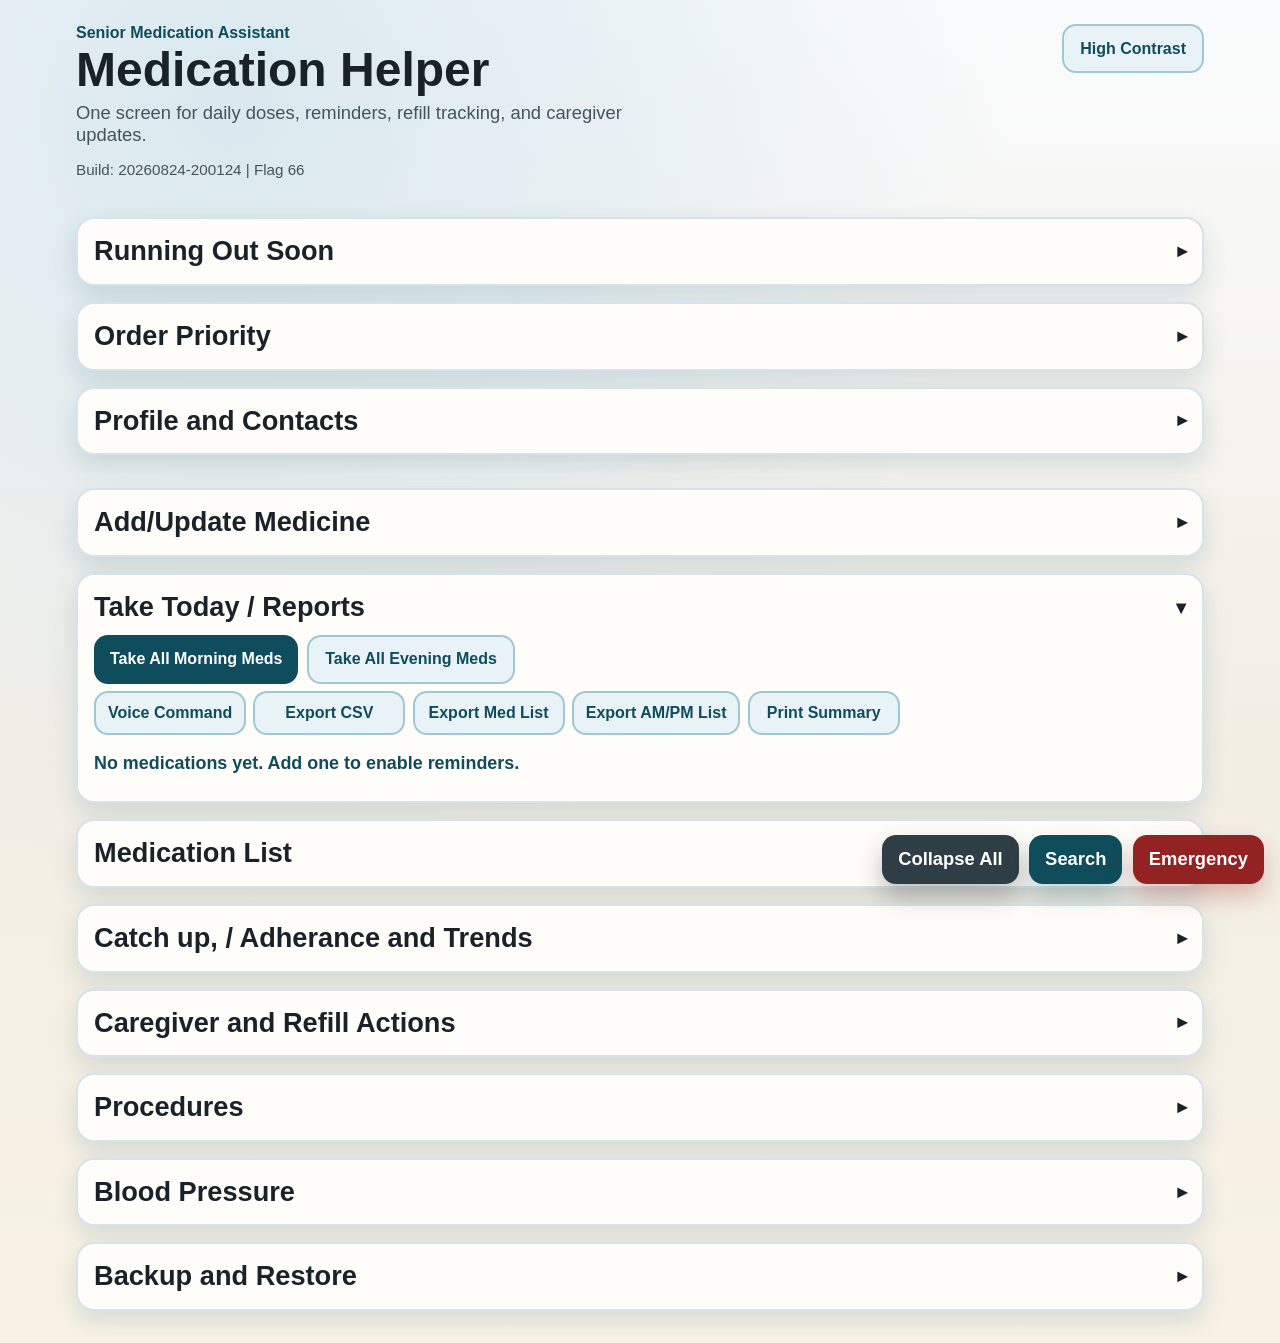
==== commit 8d4b4649: "Add files via upload" ====
--- a/index.html
+++ b/index.html
@@ -8,7 +8,7 @@
     <link rel="manifest" href="manifest.webmanifest" />
     <link rel="icon" type="image/png" sizes="192x192" href="icons/icon-192.png" />
     <link rel="apple-touch-icon" sizes="180x180" href="icons/icon-180.png" />
-    <link rel="stylesheet" href="styles.css?v=20260824-194848" />
+    <link rel="stylesheet" href="styles.css?v=20260824-200124" />
     <title>Medication Helper</title>
   </head>
   <body>
@@ -472,9 +472,9 @@
       </article>
     </template>
 
-    <script src="state.js?v=20260824-194848" defer></script>
-    <script src="forms.js?v=20260824-194848" defer></script>
-    <script src="renderer.js?v=20260824-194848" defer></script>
-    <script src="app.js?v=20260824-194848" defer></script>
+    <script src="state.js?v=20260824-200124" defer></script>
+    <script src="forms.js?v=20260824-200124" defer></script>
+    <script src="renderer.js?v=20260824-200124" defer></script>
+    <script src="app.js?v=20260824-200124" defer></script>
   </body>
 </html>
--- a/styles.css
+++ b/styles.css
@@ -83,6 +83,7 @@
 }
 
 .card {
+  min-width: 0;
   border: 2px solid #d6e4ea;
   border-radius: 18px;
   background: var(--surface);
@@ -373,40 +374,18 @@
 }
 
 .timeline-toolbar {
+  width: 100%;
+  min-width: 0;
+  max-width: 100%;
   margin: 0 0 0.9rem;
-  padding-top: 9.8rem;
 }
 
 .timeline-toolbar > .button-row:first-child {
-  position: fixed;
-  top: 0.5rem;
-  left: 1rem;
-  right: 1rem;
-  z-index: 4;
-  width: min(1160px, calc(100vw - 2rem));
-  margin: 0 auto 0.45rem;
-  padding: 0.65rem 0.75rem 0.55rem;
-  border: 1px solid #d6e4ea;
-  border-radius: 16px;
-  background: linear-gradient(180deg, rgba(255, 253, 249, 0.98) 0%, rgba(255, 253, 249, 0.92) 100%);
-  box-shadow: 0 8px 18px rgba(15, 76, 92, 0.12);
-  backdrop-filter: blur(4px);
+  margin-bottom: 0.45rem;
 }
 
 .timeline-toolbar > #todayTimelineActions {
-  position: fixed;
-  top: 5.25rem;
-  left: 1rem;
-  right: 1rem;
-  z-index: 3;
-  width: min(1160px, calc(100vw - 2rem));
-  margin: 0 auto 0.45rem;
-  padding: 0.55rem 0.75rem 0.7rem;
-  border: 1px solid #d6e4ea;
-  border-radius: 16px;
-  background: linear-gradient(180deg, rgba(255, 253, 249, 0.98) 0%, rgba(255, 253, 249, 0.92) 100%);
-  box-shadow: 0 8px 18px rgba(15, 76, 92, 0.12);
-  backdrop-filter: blur(4px);
+  padding-bottom: 0.2rem;
 }
 
 .timeline-toolbar > .button-row:first-child + .button-row {
@@ -415,6 +394,9 @@
 
 #todayTimelineActions {
   display: flex;
+  width: 100%;
+  min-width: 0;
+  max-width: 100%;
   flex-wrap: nowrap;
   overflow-x: auto;
   overflow-y: hidden;
@@ -430,18 +412,11 @@
 }
 
 @media (max-width: 760px) {
-  .timeline-toolbar {
-    padding-top: 10.4rem;
-  }
-
   .timeline-toolbar > .button-row:first-child {
     display: grid;
     grid-template-columns: repeat(2, minmax(0, 1fr));
     gap: 0.4rem;
-    left: 0.75rem;
-    right: 0.75rem;
-    width: min(1160px, calc(100vw - 1.5rem));
-    padding: 0.55rem 0.65rem 0.5rem;
+    padding-bottom: 0.25rem;
   }
 
   .timeline-toolbar > .button-row:first-child button {
@@ -450,14 +425,6 @@
     padding: 0.55rem;
     white-space: normal;
     line-height: 1.2;
-  }
-
-  .timeline-toolbar > #todayTimelineActions {
-    top: 6.4rem;
-    left: 0.75rem;
-    right: 0.75rem;
-    width: min(1160px, calc(100vw - 1.5rem));
-    padding: 0.5rem 0.65rem 0.65rem;
   }
 
   #todayTimelineActions button {
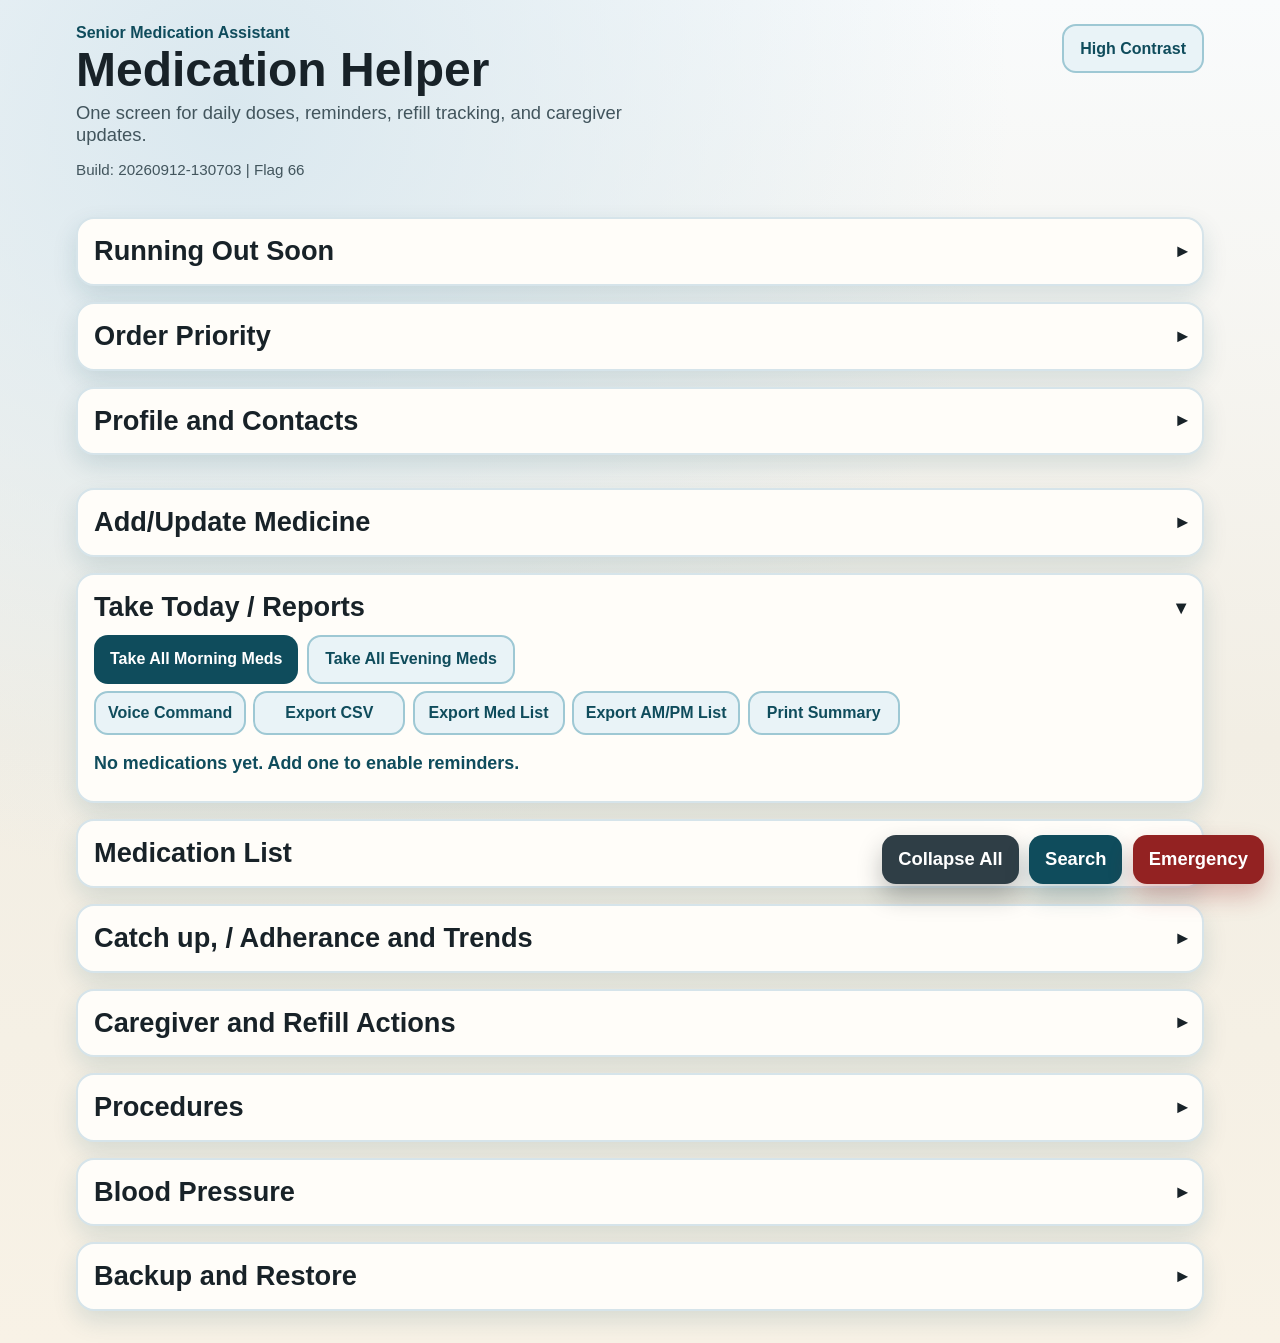
==== commit c85388b8: "Add files via upload" ====
--- a/index.html
+++ b/index.html
@@ -8,7 +8,7 @@
     <link rel="manifest" href="manifest.webmanifest" />
     <link rel="icon" type="image/png" sizes="192x192" href="icons/icon-192.png" />
     <link rel="apple-touch-icon" sizes="180x180" href="icons/icon-180.png" />
-    <link rel="stylesheet" href="styles.css?v=20260824-200124" />
+    <link rel="stylesheet" href="styles.css?v=20260912-130703" />
     <title>Medication Helper</title>
   </head>
   <body>
@@ -302,6 +302,16 @@
           </div>
         </form>
         <p id="procedureMessage" class="warn-text" aria-live="polite"></p>
+        <form id="procedureFilterForm" class="procedure-filter" role="search">
+          <label for="procedureFilterInput">
+            Filter procedures
+            <input id="procedureFilterInput" type="search" placeholder="Date, procedure, doctor, or notes" aria-controls="procedureList" />
+          </label>
+          <div class="button-row">
+            <button class="primary-btn" type="submit">Filter</button>
+            <button id="clearProcedureFilterBtn" class="secondary-btn" type="button">Clear</button>
+          </div>
+        </form>
         <div class="button-row">
           <button id="exportProcedureCsvBtn" class="secondary-btn" type="button">Export Procedures CSV</button>
         </div>
@@ -472,9 +482,9 @@
       </article>
     </template>
 
-    <script src="state.js?v=20260824-200124" defer></script>
-    <script src="forms.js?v=20260824-200124" defer></script>
-    <script src="renderer.js?v=20260824-200124" defer></script>
-    <script src="app.js?v=20260824-200124" defer></script>
+    <script src="state.js?v=20260912-130703" defer></script>
+    <script src="forms.js?v=20260912-130703" defer></script>
+    <script src="renderer.js?v=20260912-130703" defer></script>
+    <script src="app.js?v=20260912-130703" defer></script>
   </body>
 </html>
--- a/styles.css
+++ b/styles.css
@@ -373,6 +373,18 @@
   gap: 0.55rem;
 }
 
+.procedure-filter {
+  display: grid;
+  grid-template-columns: minmax(0, 1fr) auto;
+  align-items: end;
+  gap: 0.75rem;
+  margin-bottom: 0.75rem;
+}
+
+.procedure-filter input {
+  width: 100%;
+}
+
 .timeline-toolbar {
   width: 100%;
   min-width: 0;
@@ -846,6 +858,10 @@
   }
 
   .grid-form {
+    grid-template-columns: 1fr;
+  }
+
+  .procedure-filter {
     grid-template-columns: 1fr;
   }
 
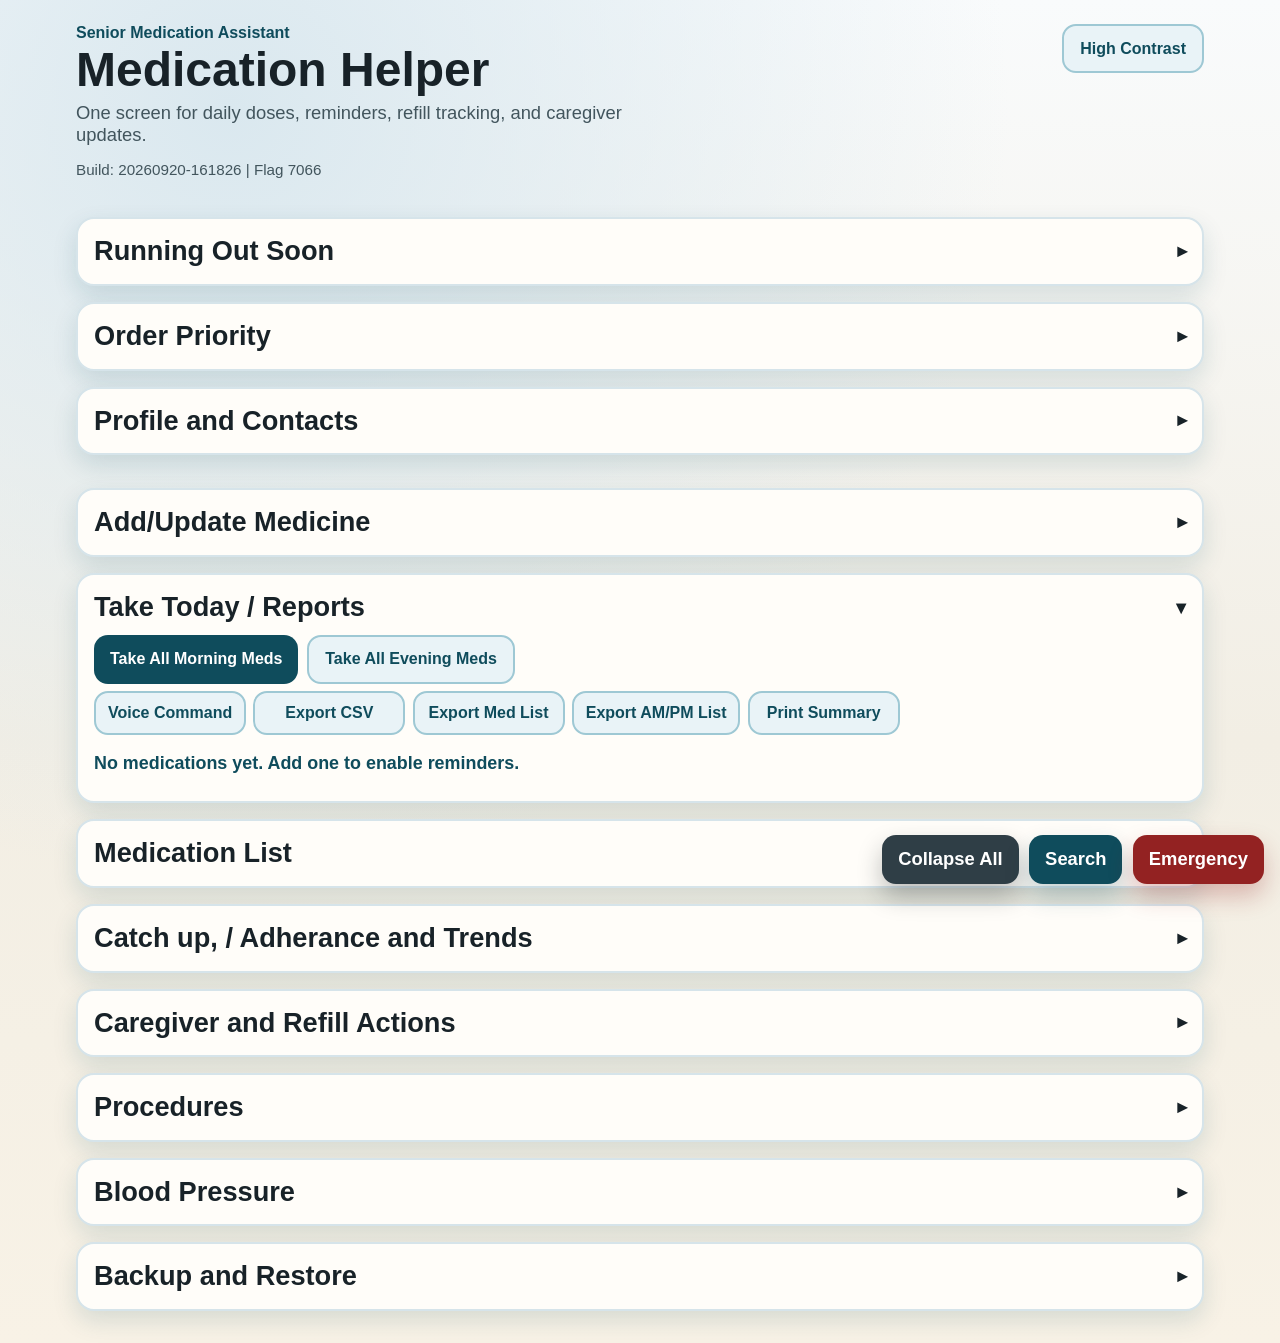
==== commit 4c8980f7: "Add files via upload" ====
--- a/index.html
+++ b/index.html
@@ -8,7 +8,7 @@
     <link rel="manifest" href="manifest.webmanifest" />
     <link rel="icon" type="image/png" sizes="192x192" href="icons/icon-192.png" />
     <link rel="apple-touch-icon" sizes="180x180" href="icons/icon-180.png" />
-    <link rel="stylesheet" href="styles.css?v=20260912-130703" />
+    <link rel="stylesheet" href="styles.css?v=20260920-161826" />
     <title>Medication Helper</title>
   </head>
   <body>
@@ -482,9 +482,9 @@
       </article>
     </template>
 
-    <script src="state.js?v=20260912-130703" defer></script>
-    <script src="forms.js?v=20260912-130703" defer></script>
-    <script src="renderer.js?v=20260912-130703" defer></script>
-    <script src="app.js?v=20260912-130703" defer></script>
+    <script src="state.js?v=20260920-161826" defer></script>
+    <script src="forms.js?v=20260920-161826" defer></script>
+    <script src="renderer.js?v=20260920-161826" defer></script>
+    <script src="app.js?v=20260920-161826" defer></script>
   </body>
 </html>
--- a/styles.css
+++ b/styles.css
@@ -34,6 +34,8 @@
   min-height: 100vh;
   color: var(--text);
   font-family: "Atkinson Hyperlegible", "Verdana", sans-serif;
+  -webkit-text-size-adjust: 100%;
+  text-size-adjust: 100%;
   background:
     radial-gradient(circle at 18% 8%, var(--bg-soft), transparent 48%),
     linear-gradient(180deg, #f9fbfc 0%, var(--bg) 55%, #f8f2e6 100%);
@@ -518,6 +520,7 @@
 
 .procedure-main {
   flex: 1;
+  min-width: 0;
 }
 
 .procedure-card {
@@ -544,12 +547,12 @@
 
 .procedure-summary {
   margin: 0;
-  font-size: 1rem;
+  font-size: 1.08rem;
+  line-height: 1.4;
   font-weight: 700;
   color: var(--muted);
-  white-space: nowrap;
-  overflow: hidden;
-  text-overflow: ellipsis;
+  white-space: normal;
+  overflow-wrap: anywhere;
 }
 
 .bp-summary {
@@ -888,6 +891,15 @@
     width: 100%;
     min-width: 0;
     grid-template-columns: repeat(2, minmax(0, 1fr));
+  }
+
+  .procedure-card {
+    flex-direction: column;
+    align-items: stretch;
+  }
+
+  .procedure-card .card-actions {
+    justify-content: flex-end;
   }
 
   .timeline-item .card-actions {
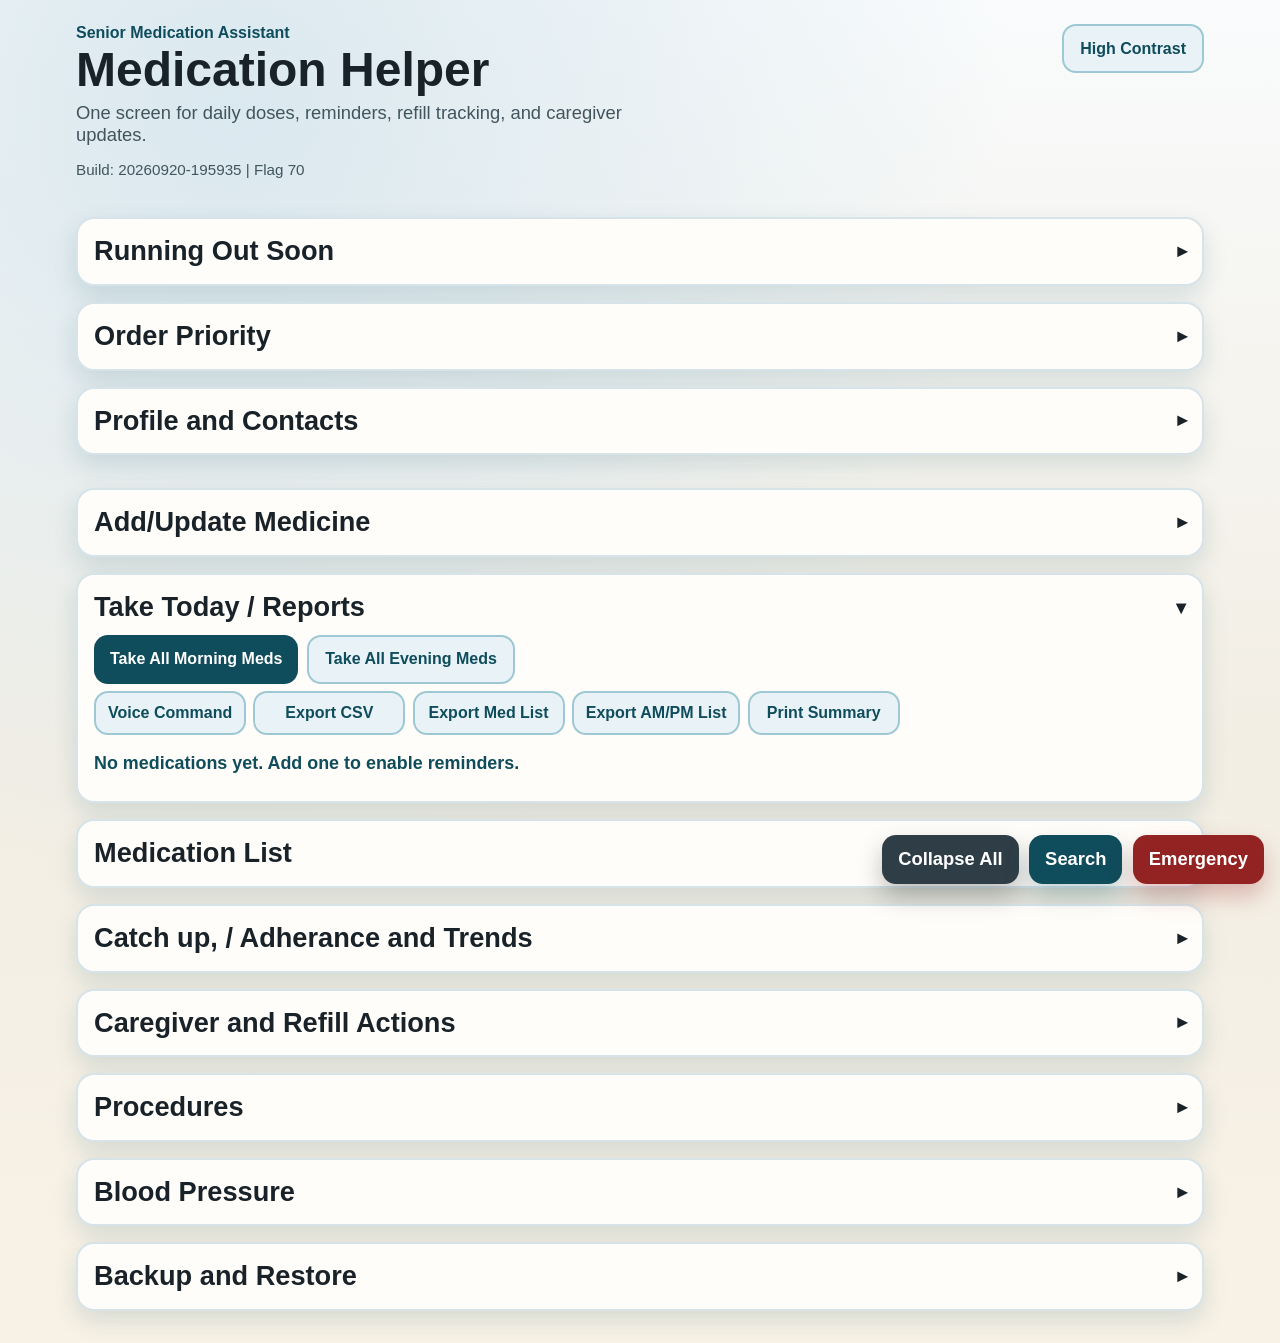
==== commit cab06592: "Add files via upload" ====
--- a/index.html
+++ b/index.html
@@ -8,7 +8,7 @@
     <link rel="manifest" href="manifest.webmanifest" />
     <link rel="icon" type="image/png" sizes="192x192" href="icons/icon-192.png" />
     <link rel="apple-touch-icon" sizes="180x180" href="icons/icon-180.png" />
-    <link rel="stylesheet" href="styles.css?v=20260920-161826" />
+    <link rel="stylesheet" href="styles.css?v=20260920-195935" />
     <title>Medication Helper</title>
   </head>
   <body>
@@ -482,9 +482,9 @@
       </article>
     </template>
 
-    <script src="state.js?v=20260920-161826" defer></script>
-    <script src="forms.js?v=20260920-161826" defer></script>
-    <script src="renderer.js?v=20260920-161826" defer></script>
-    <script src="app.js?v=20260920-161826" defer></script>
+    <script src="state.js?v=20260920-195935" defer></script>
+    <script src="forms.js?v=20260920-195935" defer></script>
+    <script src="renderer.js?v=20260920-195935" defer></script>
+    <script src="app.js?v=20260920-195935" defer></script>
   </body>
 </html>
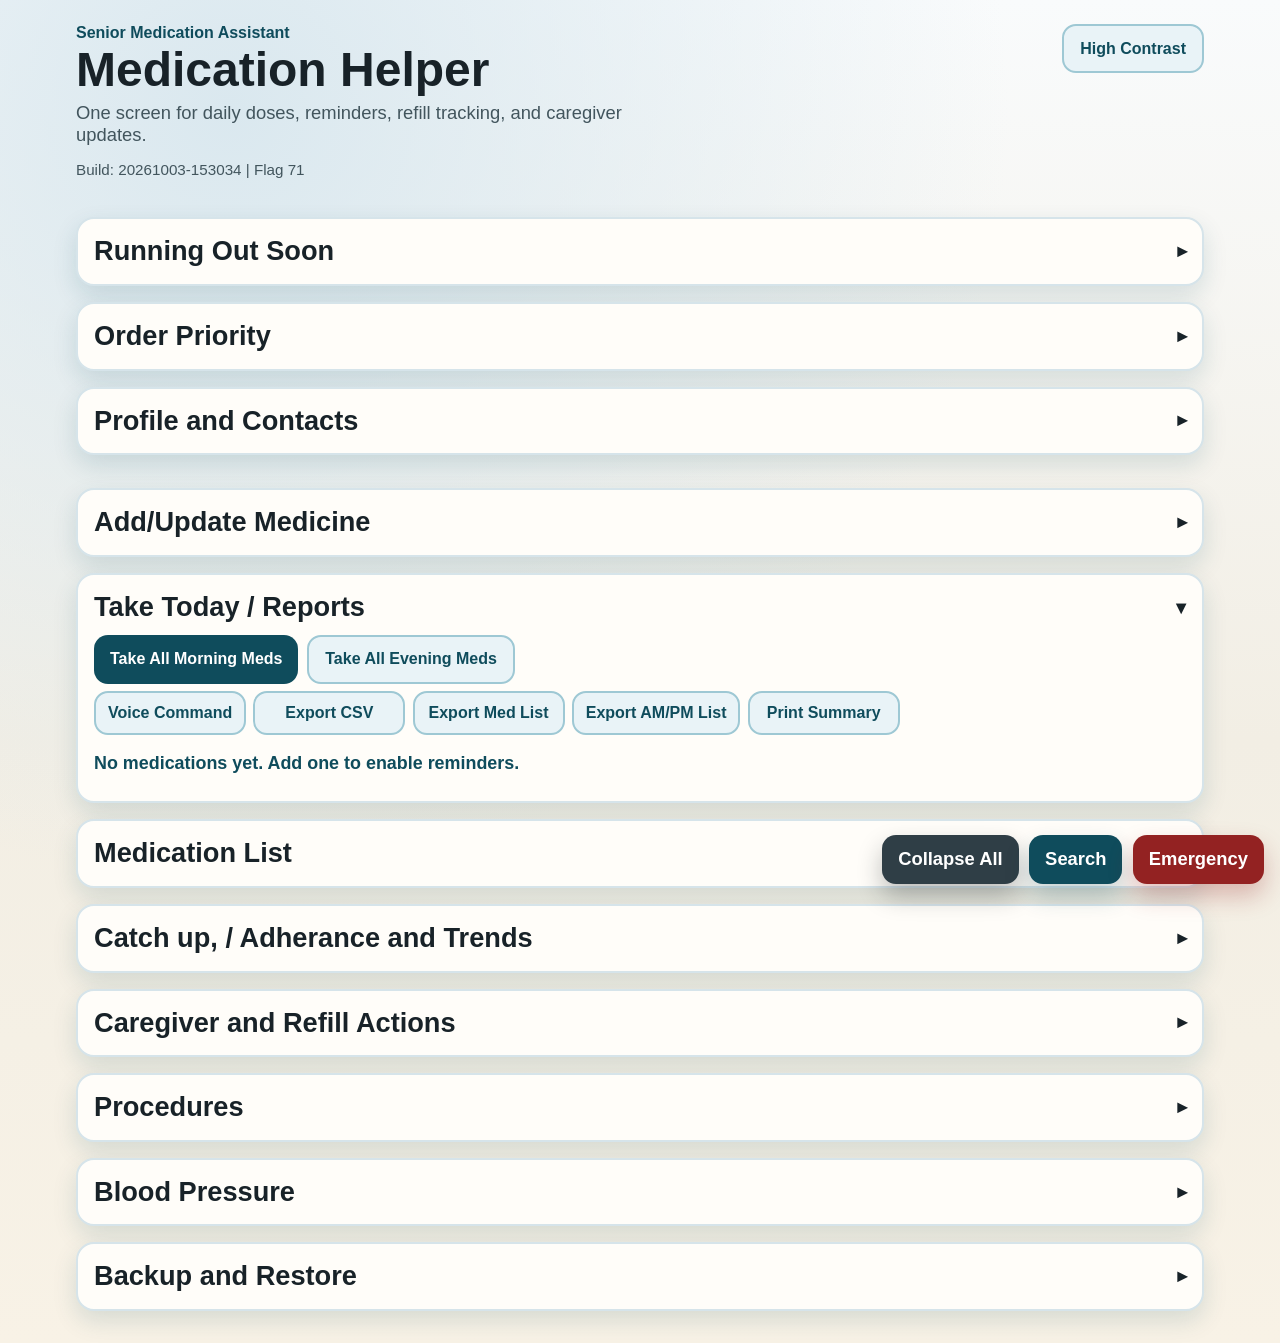
==== commit 79782b8e: "Add files via upload" ====
--- a/index.html
+++ b/index.html
@@ -8,7 +8,7 @@
     <link rel="manifest" href="manifest.webmanifest" />
     <link rel="icon" type="image/png" sizes="192x192" href="icons/icon-192.png" />
     <link rel="apple-touch-icon" sizes="180x180" href="icons/icon-180.png" />
-    <link rel="stylesheet" href="styles.css?v=20260920-195935" />
+    <link rel="stylesheet" href="styles.css?v=20261003-153034" />
     <title>Medication Helper</title>
   </head>
   <body>
@@ -482,9 +482,9 @@
       </article>
     </template>
 
-    <script src="state.js?v=20260920-195935" defer></script>
-    <script src="forms.js?v=20260920-195935" defer></script>
-    <script src="renderer.js?v=20260920-195935" defer></script>
-    <script src="app.js?v=20260920-195935" defer></script>
+    <script src="state.js?v=20261003-153034" defer></script>
+    <script src="forms.js?v=20261003-153034" defer></script>
+    <script src="renderer.js?v=20261003-153034" defer></script>
+    <script src="app.js?v=20261003-153034" defer></script>
   </body>
 </html>
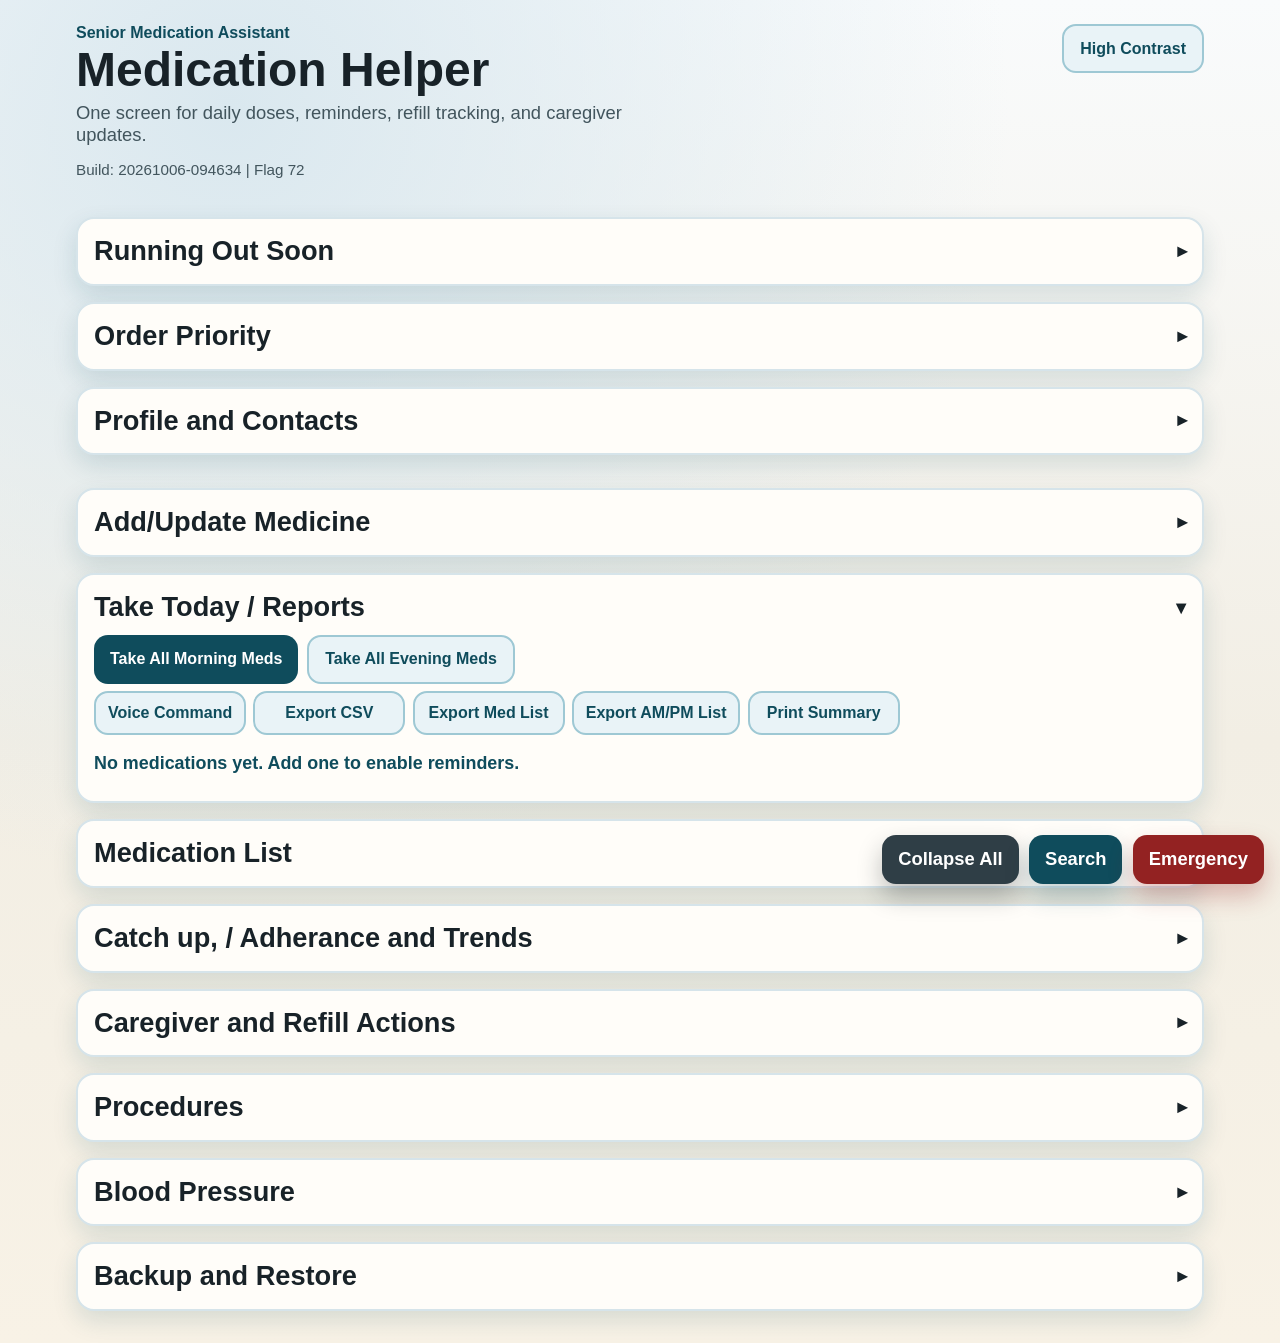
==== commit 690c9373: "Add files via upload" ====
--- a/index.html
+++ b/index.html
@@ -8,7 +8,7 @@
     <link rel="manifest" href="manifest.webmanifest" />
     <link rel="icon" type="image/png" sizes="192x192" href="icons/icon-192.png" />
     <link rel="apple-touch-icon" sizes="180x180" href="icons/icon-180.png" />
-    <link rel="stylesheet" href="styles.css?v=20261003-153034" />
+    <link rel="stylesheet" href="styles.css?v=20261006-094634" />
     <title>Medication Helper</title>
   </head>
   <body>
@@ -482,9 +482,9 @@
       </article>
     </template>
 
-    <script src="state.js?v=20261003-153034" defer></script>
-    <script src="forms.js?v=20261003-153034" defer></script>
-    <script src="renderer.js?v=20261003-153034" defer></script>
-    <script src="app.js?v=20261003-153034" defer></script>
+    <script src="state.js?v=20261006-094634" defer></script>
+    <script src="forms.js?v=20261006-094634" defer></script>
+    <script src="renderer.js?v=20261006-094634" defer></script>
+    <script src="app.js?v=20261006-094634" defer></script>
   </body>
 </html>
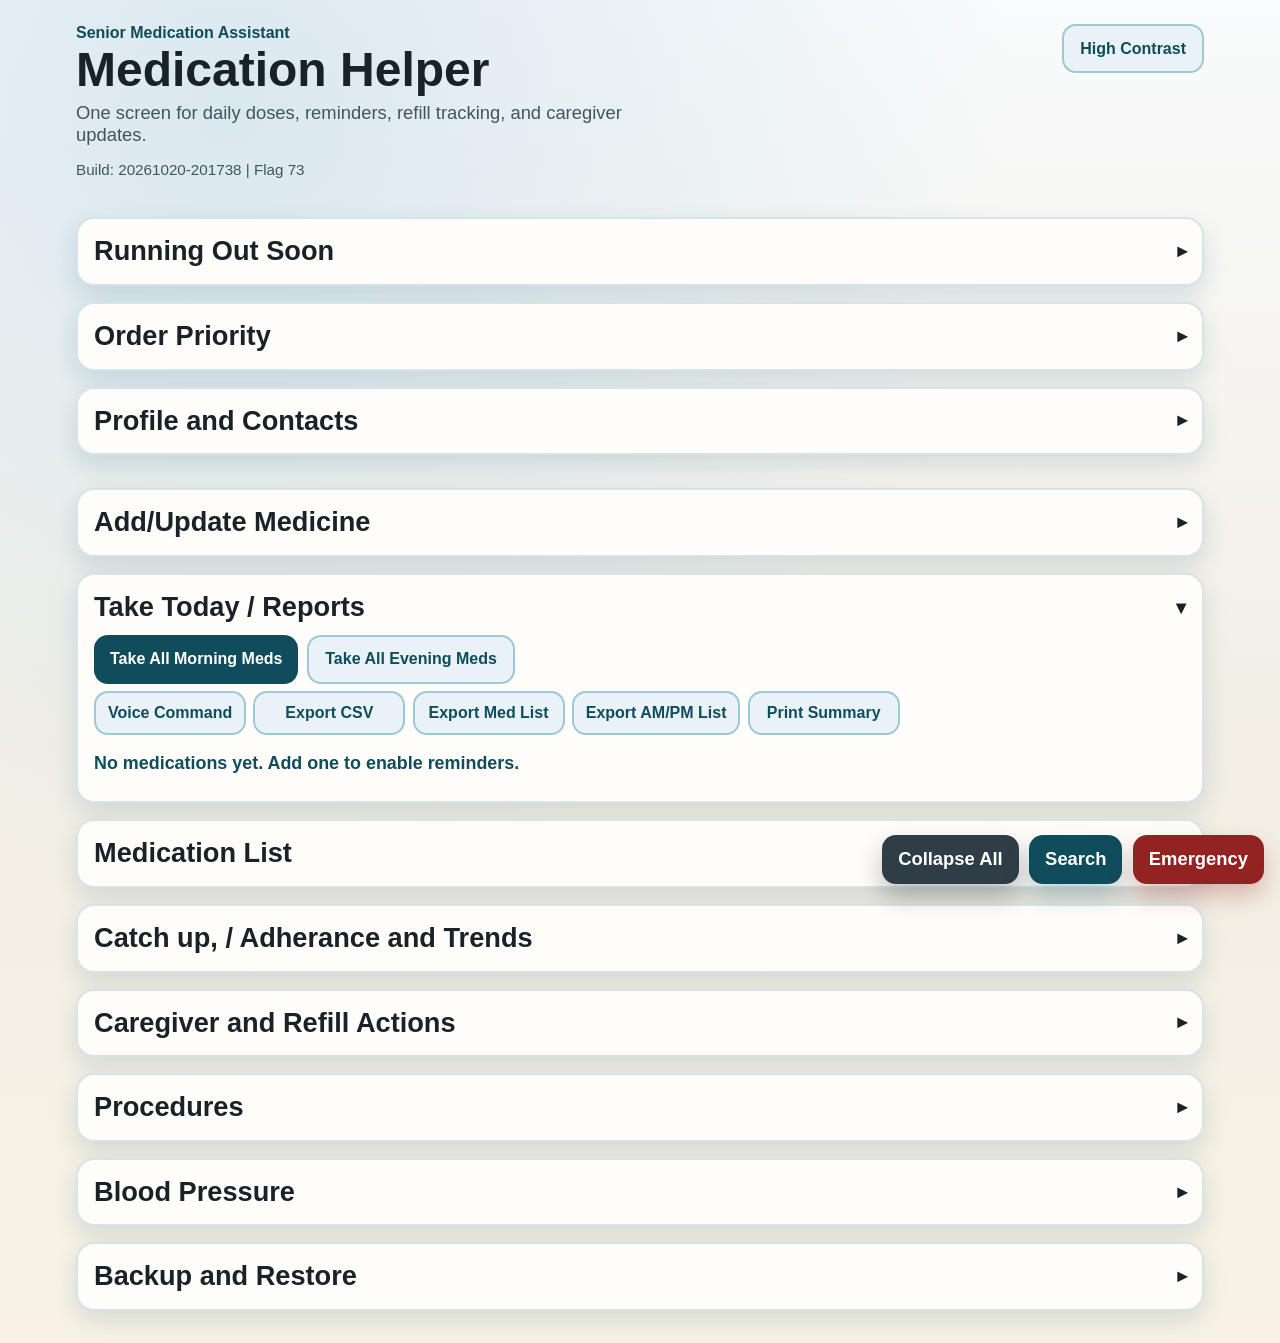
==== commit f2fb8fea: "Add files via upload" ====
--- a/index.html
+++ b/index.html
@@ -8,7 +8,7 @@
     <link rel="manifest" href="manifest.webmanifest" />
     <link rel="icon" type="image/png" sizes="192x192" href="icons/icon-192.png" />
     <link rel="apple-touch-icon" sizes="180x180" href="icons/icon-180.png" />
-    <link rel="stylesheet" href="styles.css?v=20261006-094634" />
+    <link rel="stylesheet" href="styles.css?v=20261020-201738" />
     <title>Medication Helper</title>
   </head>
   <body>
@@ -482,9 +482,9 @@
       </article>
     </template>
 
-    <script src="state.js?v=20261006-094634" defer></script>
-    <script src="forms.js?v=20261006-094634" defer></script>
-    <script src="renderer.js?v=20261006-094634" defer></script>
-    <script src="app.js?v=20261006-094634" defer></script>
+    <script src="state.js?v=20261020-201738" defer></script>
+    <script src="forms.js?v=20261020-201738" defer></script>
+    <script src="renderer.js?v=20261020-201738" defer></script>
+    <script src="app.js?v=20261020-201738" defer></script>
   </body>
 </html>
